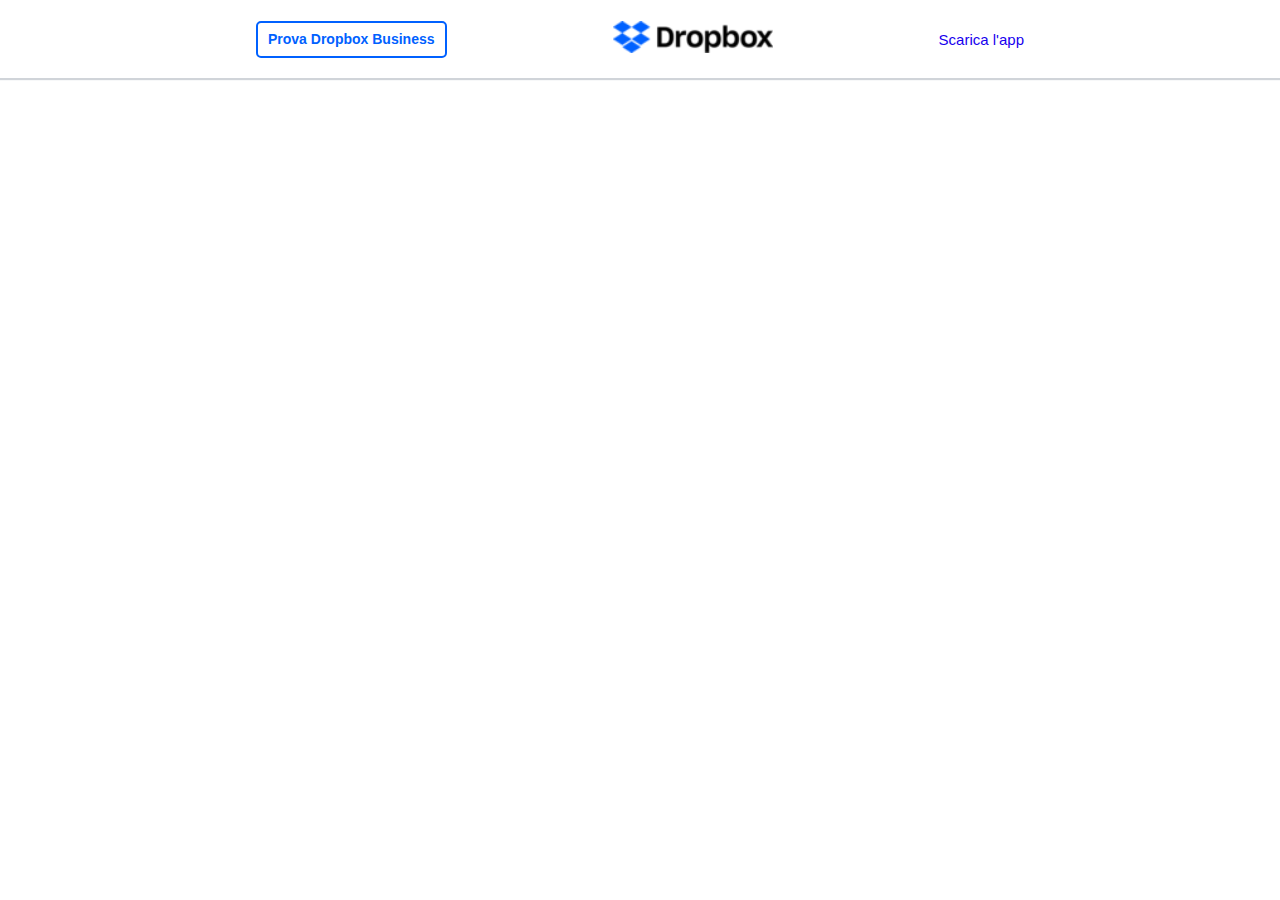
==== index2.html @ 2047c521 "Fine bonus decorativi, inizio bonus pagina" ====
<!DOCTYPE html>
<html lang="en">
<head>
    <meta charset="UTF-8">
    <meta http-equiv="X-UA-Compatible" content="IE=edge">
    <meta name="viewport" content="width=device-width, initial-scale=1.0">
    <link rel="stylesheet" href="https://cdnjs.cloudflare.com/ajax/libs/font-awesome/6.2.0/css/all.min.css" integrity="sha512-xh6O/CkQoPOWDdYTDqeRdPCVd1SpvCA9XXcUnZS2FmJNp1coAFzvtCN9BmamE+4aHK8yyUHUSCcJHgXloTyT2A==" crossorigin="anonymous" referrerpolicy="no-referrer" />
    <link rel="stylesheet" href="./css/style.css">
    <title>Accedi-Dropbox</title>
</head>
<body>
    <header>
        <nav>
            <div class="nav2">
                <div class="inner-nav flexbox">
                    <button class="try"><strong>Prova Dropbox Business</strong></button>

                    <a href="#"><img src="./img/logo-small.png" alt="Logo"></a>
                
                    <button class="download">
                        <a href="#">Scarica l'app</a> 
                    </button>
                </div>
            </div>
        </nav>
    </header>
    
    <main>

    </main>

    <footer>

    </footer>
</body>
</html>
---- css/style.css ----
/* common */
:root{
    --white: #FFFFFF;
    --heavenly: #B4D0E7;
    --black: #000000;
    --lightblue: #0061FF;
    --lightgreen: #A2D39B;
    --violet: #61082B;
    --skyblue: #0093CE;
    --red: #FF1C1C;
    --darkred: #D5001F;
    --verylightblue: #B4D0E7;
    --blue: #0D2481;
    --yellow: #FFD830;
    --grey: #D0D0D3;
    --darkgrey: #bdbdbe;
}

*{
    padding: 0;
    margin: 0;
    box-sizing: border-box;
}

html{
    scroll-behavior: smooth;
}

body {
    background-color: var(--white);
    font-family: Arial, Helvetica, sans-serif;
    font-size: 18px;
}

.container{
    max-width: 1200px;
    margin: 0 auto;
}

.container-small{
    max-width: 1000px;
    margin: 150px auto;
}

.flexbox{
    display: flex;
}

.width30{
    width: 30%;
}

.width70{
    width: 70%;
}

.btn-lightblue:hover{
    cursor: pointer;
    background-color: #0062ffb2;
}
/* header */
header nav{
    width: 100%;
    height: 80px;
    position: fixed;
    top: 0;
    left: 0;
    z-index: 1000;
    background-color: var(--white)
}

header h1{
    font-size: 76px;
    padding-bottom: 70px;
}

/* Nav bar */
nav{
    display: flex;
    justify-content: space-between;
    align-items: center;
    flex-flow: row;
    padding-top: 0px;
    font-size: 18px;
}

.left{
    display: flex;
    align-items: center;
}

.right{
    display: flex;
    align-items: center;
}

nav img{
    padding: 0 20px;
}

/* Dropdown */

.dropbtn {
    background-color: var(--white);
    color: var(--black);
    padding: 18px;
    font-size: 18px;
    border: none;
    cursor: pointer;
  }
  
  .dropdown {
    position: relative;
    display: inline-block;
  }
  
  .dropdown-content {
    display: none;
    position: absolute;
    background-color: #f9f9f9;
    min-width: 160px;
    box-shadow: 0px 8px 16px 0px rgba(0,0,0,0.2);
    z-index: 1;
  }
  
  .dropdown-content a {
    color: black;
    text-align: center;
    padding: 12px 16px;
    text-decoration: none;
    display: block;
  }
  
  .dropdown-content a:hover {background-color: #f1f1f1}
  
  .dropdown:hover .dropdown-content {
    display: block;
  }
  
  .dropdown:hover .dropbtn {
    background-color: rgb(197, 188, 188);
  }

/* Box Hero */
#hero{
    background-color: var(--heavenly);
    padding-top: 80px;
}

#hero .container{
    position: relative;
    bottom: -80px;
}

#hero img{
    width: 100%;
}

#hero .btn-lightblue{
    margin-top: 30px;
    margin-bottom: 40px;
    padding: 12px 20px;
}

.fa-arrow-down{
    font-size: 50px;
    padding-top: 50px;
    color: var(--black);
}

/* Bottoni nav */

.accedi{
    display: block;
    border: none;
    background-color: var(--white);
    font-size: 18px;
    padding: 15px 30px;
    text-align: center;
}

.accedi a{
    text-decoration: none;
    color: var(--black);
}

.accedi a:hover{
    cursor: pointer;
    color: #dad6d6;
}

.btn-lightblue{
    display: block;
    border: none;
    background-color: var(--lightblue);
    color: var(--white);
    font-size: 18px;
    padding: 8px 18px;
    text-align: center;
}

.margin{
    margin-right: 10px;
}

.btn-card{
    display: block;
    width: 100%;
    margin: 15px auto;
    padding: 12px 20px;
    font-size: 15px;
}

/* Main */
h2{
    font-size: 40px;
    padding-bottom: 60px;
}

main label{
    margin-right: 50px;
    cursor: pointer;
}

/* checkmark */

.check-radio {
    display: block;
    position: relative;
    padding-left: 35px;
    margin-bottom: 12px;
    cursor: pointer;
    font-size: 22px;
    -webkit-user-select: none;
    -moz-user-select: none;
    -ms-user-select: none;
    user-select: none;
  }
  
 
  .check-radio input {
    position: absolute;
    opacity: 0;
    cursor: pointer;
  }
  

  .checkmark {
    position: absolute;
    top: 0;
    left: 0;
    height: 25px;
    width: 25px;
    background-color: #eee;
    border-radius: 50%;
  }
  

  .check-radio:hover input ~ .checkmark {
    background-color: #ccc;
  }
  

  .check-radio input:checked ~ .checkmark {
    background-color: #2196F3;
  }
  

  .checkmark:after {
    content: "";
    position: absolute;
    display: none;
  }
  

  .check-radio input:checked ~ .checkmark:after {
    display: block;
  }

  .check-radio .checkmark:after {
       top: 9px;
      left: 9px;
      width: 8px;
      height: 8px;
      border-radius: 50%;
      background: white;
  }
/* Card offerte */
#piani{
    display: flex;
    flex-wrap: wrap;
    flex-direction: column;
}

.flex-card{
    display: flex;
    align-items: stretch;
}

.card{
    width: calc(100% / 3);
    margin-top: 50px;
    text-align: center;
    border: 1px solid var(--grey);
}

.cardbottom{
    width: 100%;
    margin-top: 50px;
    text-align: center;
    border: 1px solid var(--grey);
}

.flex-bottom{
    display: flex;

}
.user{
    padding: 10px ;
    border-bottom: 1px solid  var(--grey);
}

h3 {
    font-size: 25px;
}
.text-card {
    display: flex;
    text-align: start;
    justify-content: flex-start;
    flex-flow: column;
    padding: 25px;
    font-size: 17px;
}

/* Ultimo elemento prima sezione */

.details {
    display: flex;
    flex-flow: row nowrap;
    justify-content: space-between;
}

.details .btn-lightblue {
    white-space: nowrap;
}

.grey{
    color: var(--darkgrey);
    padding-bottom: 40px;
}

.card li {
    display: flex;
    padding-bottom: 20px;
    list-style-type: none;
}

.shop{
    padding: 30px 0;
}

a{
    color: #1800EE;
}

hr{
    width: 20%;
}

.info{
    padding-top: 20px;
}

.fa-check{
    color: var(--lightblue);
    font-weight: bold;
    font-size: 20px;
}

.card h4{
    padding: 45px 0;
}

.card2{
    margin-left: 40px;
    margin-right: 40px;
}

/* Seconda section */

.second img{
    width: 60%;
}

.second {
    display: flex;
    justify-content: flex-start;
}

.second h3{
    padding-bottom: 20px;
}

.second span{
    padding: 50px;
    line-height: 25px;
}

.second button{
    background-color: var(--white);
    color: var(--black);
    text-align: center;
    padding: 15px 20px;
    border: 1px solid var(--black);
    font-size: 20px;
    margin-top: 20px;
}

.second button:hover{
    cursor: pointer;
    color: #dad6d6;
}

/* Terza section */

.cards3{
    display: flex;
    flex-wrap: wrap;
}
.minicards{
    width: calc((100% - 60px )/ 3);
}

.minicards img{
    width: 100%;
}

.third h3{
    font-size: 25px;
    line-height: 35px;
    padding-bottom: 20px;
}

.third p{
    padding-bottom: 70px;
}

.third .scnd{
    margin: 0 20px;
}

/* Quinto container */

.fifth img{
    width: 50%;
    filter: invert(1);
}

.fifth .center img{
    filter: none;
    padding-bottom: 40px;
    padding-left: 35px;
}

.center, .txt{
    width: 90%;
    padding: 40px 0;
    margin: 0 auto;
}

.fifth .center{
    display: flex;
    height: 30vw;
    width: calc(100% - 60vw);
    overflow-y: auto;
}

.left-box, .right-box{
    width: 30vw;
    display: flex;
    flex-flow: wrap;
}

.flex-squaresection{
    display: flex;
}

.flex-square{
    display: flex;
    justify-content: center;
    align-items: center;

}

.lightgreen{
    background-color: var(--lightgreen);
    width: 15vw;
    height: 15vw;
    border: 20px solid rgba(255, 255, 255, 0.349);
}

.purple{
    background-color: var(--violet);
    width: 15vw;
    height: 15vw;
}

.lightblue{
    background-color: var(--lightblue);
    width: 15vw;
    height: 15vw;
}

.red{
    background-color: var(--red);
    width: 15vw;
    height: 15vw;
}

        /* Right */
.darkred{
    background-color: var(--darkred);
    width: 15vw;
    height: 15vw;
}

.heaven{
    background-color: var(--heavenly);
    width: 15vw;
    height: 15vw;
}

.blue{
    background-color: var(--blue);
    width: 15vw;
    height: 15vw;
}

.yellow{
    background-color: var(--yellow);
    width: 15vw;
    height: 15vw;
}

/* Sesta section */

.sixth{
    display: flex;
    background-color: var(--heavenly);
    width: 100%;
    padding: 150px;
}

.sixth h2{
    color: #61082B;
    padding-bottom: 0px;
}
.flexsix{
    width: 1000px;
    margin: 0 auto;
    display: flex;
    justify-content: space-between;
    align-items: flex-start;
}

.sixth button{
    background-color: var(--white);
    color: var(--black);
    text-align: center;
    padding: 15px 60px;
    border: none;
    font-size: 20px;
}

.sixth button:hover{
    cursor: pointer;
    color: #dad6d6;
}
/* Settima sezione */
.seventh hr{
    width: 100%;
}

.quest p{
    padding: 40px 0;
}

.quest{
    display: flex;
    justify-content: space-between;
    align-items: center;
    cursor: pointer;
}

.answer{
    display: none;
    padding-bottom: 15px;
}

.quest:hover + .answer{
    display: inline-block;
}

.fa-chevron-down:hover{
    animation: chevron 1s ;
}

@keyframes chevron {
    50% {transform: rotate(180deg);}
  }
/* footer */
.foot{
    background-color: var(--black);
    color: var(--white);
    padding: 100px;
}

.flexfooter{
    display: flex;
    justify-content: space-between;
    align-items: flex-start;
}
footer h4{
    font-size: 30px;
    padding-bottom: 30px;
}

footer li{
    list-style: none;
}

footer a{
    text-decoration: none;
    color: var(--white);
    line-height: 35px;
}

footer nav{
    padding-bottom: 170px;
}

.lingua{
    padding-top: 100px;
}

footer button{
    border: none;
    background-color: var(--black);
    color: var(--grey);
    font-size: 20px;
    cursor: pointer;
}

.fa-earth-americas{
    padding-right: 5px;
}



/* SECONDA PAGINA LOG-IN */

/* Header */
.nav2 {
    width: 100%;
    border-bottom: 1px solid #d0d4d9;
    box-shadow: 0px 1px 1px #d0d4d9;
    display: fixed;
    top: 0;
    left: 0;
    z-index: 1000;
}

.inner-nav{
    width: 60%;
    margin: 0 auto;
    display: flex;
    padding: 20px 0;
    justify-content: space-between;
}

.nav2 img{
    width: 200px;
}

.try{
    border: 2px solid var(--lightblue);
    color: var(--lightblue);
    background-color: var(--white);
    border-radius: 5px;
    font-size: 14px;
    padding: 0 10px;
    cursor: pointer;
}

.download {
    border: none;
    background-color: var(--white);
    font-size: 15px;
}

.download a{
    text-decoration: none;
}

.nav2 button:hover{
    color: var(--blue);
}

.nav2 .download:hover{
    text-decoration: underline;
}


/* MAIN */
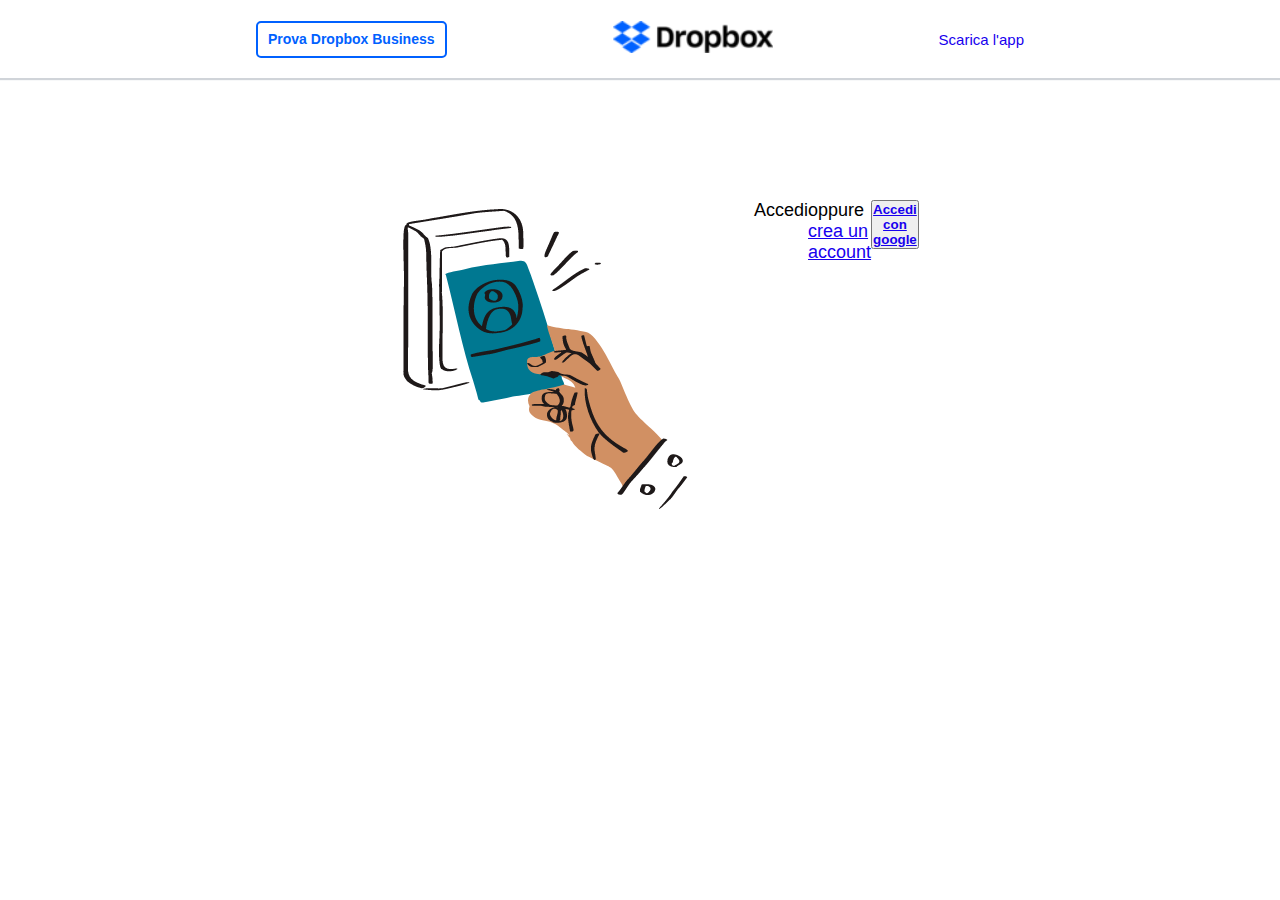
==== commit d2a83854: "Inizio form login" ====
--- a/index2.html
+++ b/index2.html
@@ -26,7 +26,27 @@
     </header>
     
     <main>
-
+        <div class="flexbox imglogin">
+        <div class="">
+            <div>
+                <img src="./img/login.png" alt="LoginImg">
+            </div>
+        </div>
+            <div class="label-start flexbox">
+                <div class="Login-header">
+                    Accedi
+                </div>
+                <div class="login-switch">
+                    <div>oppure <a href="#">crea un account</a></div>
+                </div>
+            </div>
+<!-- Inizio form -->
+            <div class="label-social flexbox">
+                <button class="social">
+                    <a href="#"><i class="fa-brands fa-google"></i> <strong>Accedi con google</strong></a>
+                </button>
+            </div>
+        </div>
     </main>
 
     <footer>
--- a/css/style.css
+++ b/css/style.css
@@ -711,4 +711,19 @@
 }
 
 
-/* MAIN */+/* MAIN */
+
+.imglogin{
+    width: 40%;
+    margin: 200px auto;
+}
+
+.label-start{
+    width: calc(100% / 2);
+    justify-content: space-between;
+}
+
+.label-social{
+    align-items: flex-start;
+    justify-content: center;
+}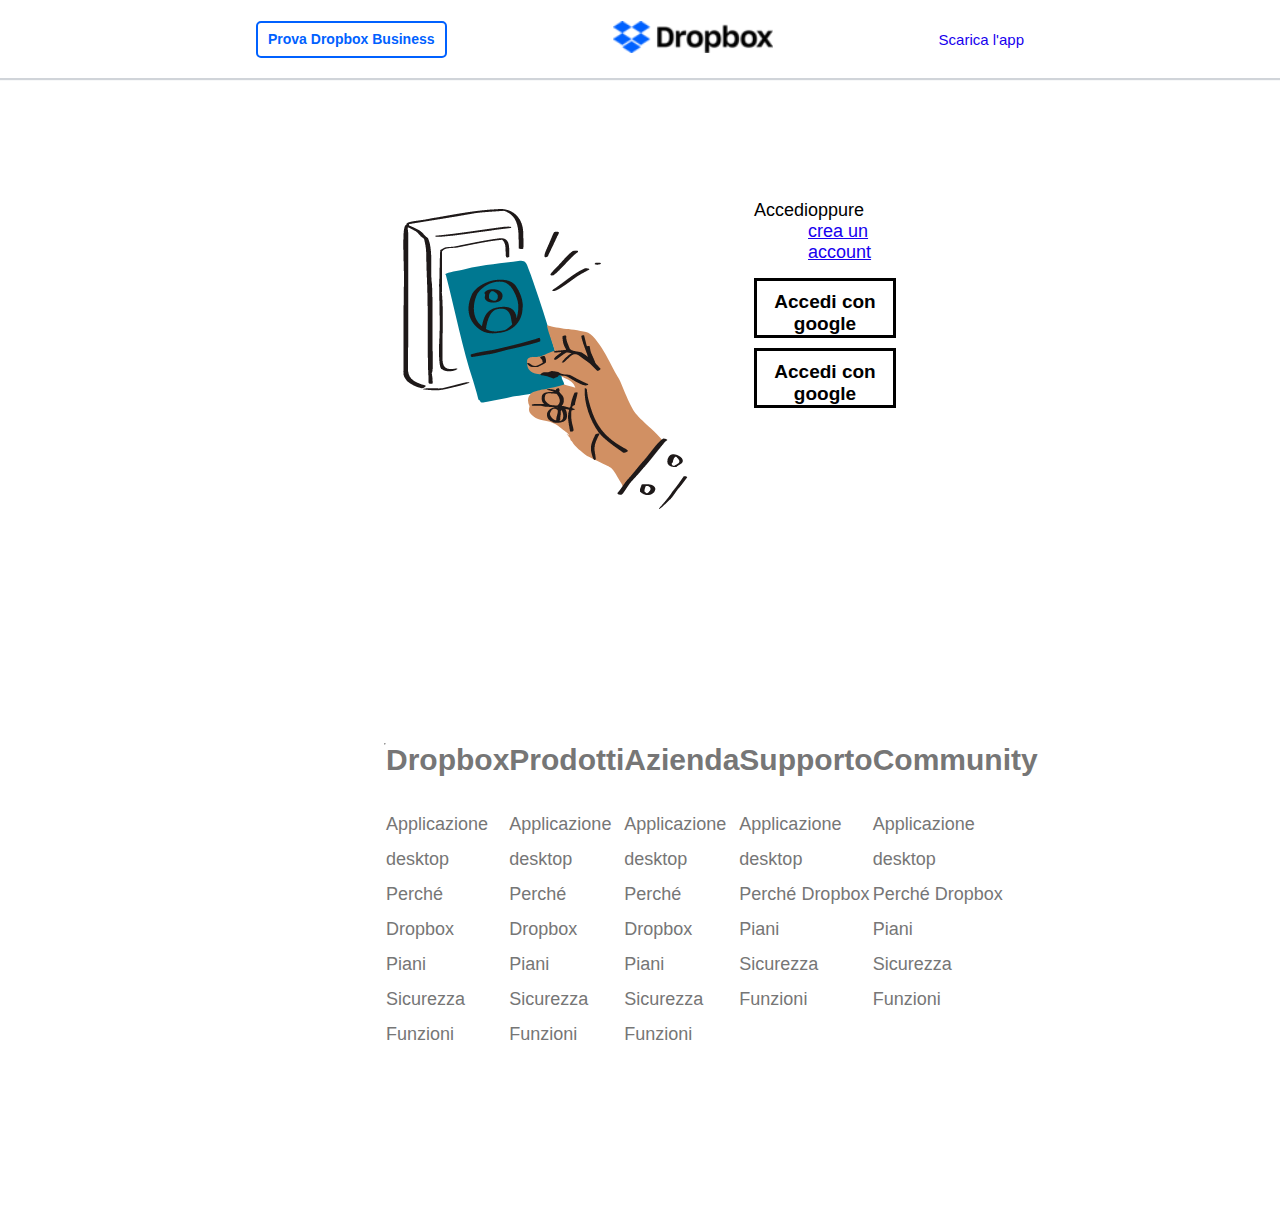
==== commit 79c594d9: "Completati tasti login" ====
--- a/index2.html
+++ b/index2.html
@@ -27,30 +27,89 @@
     
     <main>
         <div class="flexbox imglogin">
-        <div class="">
-            <div>
-                <img src="./img/login.png" alt="LoginImg">
+            <div class="">
+                <div>
+                    <img src="./img/login.png" alt="LoginImg">
+                </div>
             </div>
-        </div>
             <div class="label-start flexbox">
-                <div class="Login-header">
-                    Accedi
+                <div class="login-header">
+                    <div> Accedi</div>
+                    <div>oppure <a href="#">crea un account</a></div>
                 </div>
-                <div class="login-switch">
-                    <div>oppure <a href="#">crea un account</a></div>
+                <div class="label-social flexbox">
+                    <button class="social">
+                        <a href="#"><i class="fa-brands fa-google"></i> <strong>Accedi con google</strong></a>
+                    </button>
+                    <button class="social">
+                        <a href="#"><i class="fa-brands fa-apple"></i> <strong>Accedi con google</strong></a>
+                    </button>
                 </div>
             </div>
 <!-- Inizio form -->
-            <div class="label-social flexbox">
-                <button class="social">
-                    <a href="#"><i class="fa-brands fa-google"></i> <strong>Accedi con google</strong></a>
-                </button>
-            </div>
+           
         </div>
     </main>
 
     <footer>
+        <div class="foot2">
+            <nav class="flexfooter">
+                <hr>
+                <ul>
+                    <li>
+                        <h4>Dropbox</h4>
+                    </li>
+                    <li> <a href="#">Applicazione desktop</a></li>
+                    <li> <a href="#">Perché Dropbox</a></li>
+                    <li> <a href="#">Piani</a></li>
+                    <li> <a href="#">Sicurezza</a></li>
+                    <li> <a href="#">Funzioni</a></li>
+                </ul>
 
+                <ul>
+                    <li>
+                        <h4>Prodotti</h4>
+                    </li>
+                    <li> <a href="#">Applicazione desktop</a></li>
+                    <li> <a href="#">Perché Dropbox</a></li>
+                    <li> <a href="#">Piani</a></li>
+                    <li> <a href="#">Sicurezza</a></li>
+                    <li> <a href="#">Funzioni</a></li>
+                </ul>
+
+                <ul>
+                    <li>
+                        <h4>Azienda</h4>
+                    </li>
+                    <li> <a href="#">Applicazione desktop</a></li>
+                    <li> <a href="#">Perché Dropbox</a></li>
+                    <li> <a href="#">Piani</a></li>
+                    <li> <a href="#">Sicurezza</a></li>
+                    <li> <a href="#">Funzioni</a></li>
+                </ul>
+
+                <ul>
+                    <li>
+                        <h4>Supporto</h4>
+                    </li>
+                    <li> <a href="#">Applicazione desktop</a></li>
+                    <li> <a href="#">Perché Dropbox</a></li>
+                    <li> <a href="#">Piani</a></li>
+                    <li> <a href="#">Sicurezza</a></li>
+                    <li> <a href="#">Funzioni</a></li>
+                </ul>
+
+                <ul>
+                    <li>
+                        <h4>Community</h4>
+                    </li>
+                    <li> <a href="#">Applicazione desktop</a></li>
+                    <li> <a href="#">Perché Dropbox</a></li>
+                    <li> <a href="#">Piani</a></li>
+                    <li> <a href="#">Sicurezza</a></li>
+                    <li> <a href="#">Funzioni</a></li>
+                </ul>
+            </nav>
     </footer>
 </body>
 </html>--- a/css/style.css
+++ b/css/style.css
@@ -610,6 +610,7 @@
   }
 /* footer */
 .foot{
+    width: 100%;
     background-color: var(--black);
     color: var(--white);
     padding: 100px;
@@ -718,12 +719,61 @@
     margin: 200px auto;
 }
 
+.login-header{
+    width: 100%;
+    display: flex;
+    justify-content: space-between;
+    padding-bottom: 10px;
+}
+
 .label-start{
-    width: calc(100% / 2);
-    justify-content: space-between;
+    width: 100%;
+    display: flex;
+    flex-direction: column;
 }
 
 .label-social{
+    display: flex;
     align-items: flex-start;
     justify-content: center;
+    flex-direction: column;
+}
+
+.social{
+    width: 100%;
+    background-color: var(--white);
+    border: 3px solid black;
+    font-size: 19px;
+    margin: 5px 0;
+}
+
+.social a{
+    color: var(--black);
+    text-decoration: none;
+}
+
+.social i{
+    display: flex;
+    justify-content: center;
+    padding: 5px;
+}
+
+/* Footer */
+
+.foot2{
+    width: 40%;
+    margin: 0 auto;
+    color: #767676;
+}
+
+.foot2 a{
+    color: #767676;
+}
+
+.foot2 hr{
+    width: 40%;
+}
+
+.foot2 ul{
+    padding top: 50px;
 }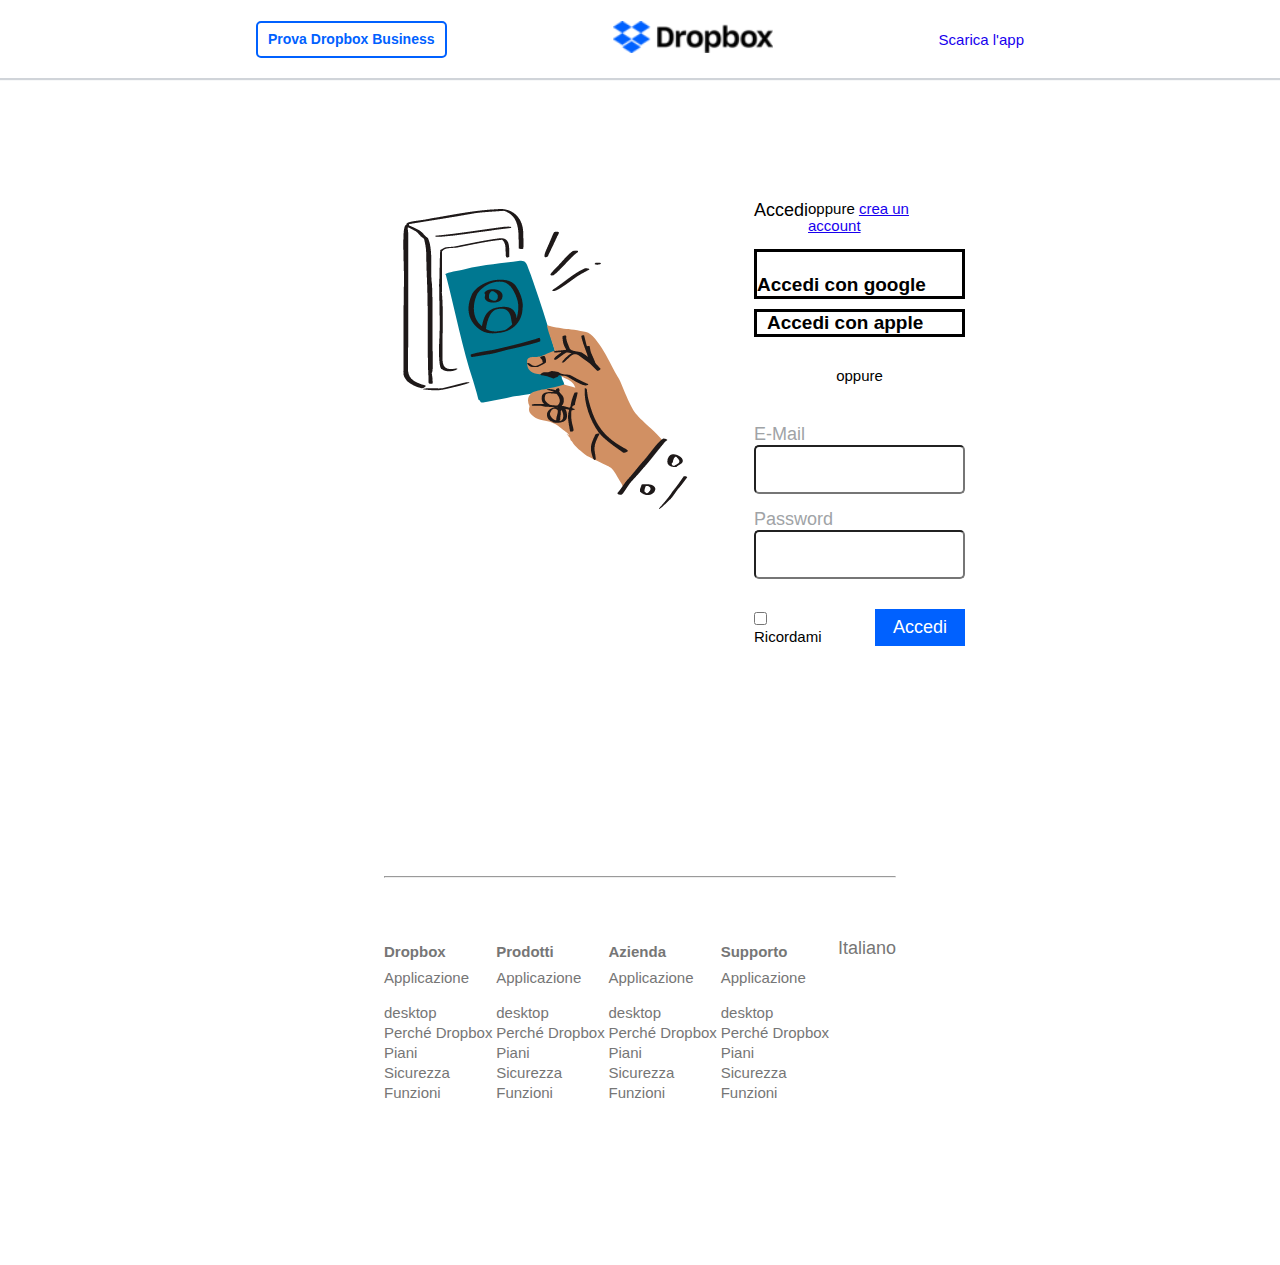
==== commit fe6bdde8: "generico" ====
--- a/index2.html
+++ b/index2.html
@@ -27,34 +27,46 @@
     
     <main>
         <div class="flexbox imglogin">
-            <div class="">
                 <div>
                     <img src="./img/login.png" alt="LoginImg">
                 </div>
-            </div>
             <div class="label-start flexbox">
                 <div class="login-header">
                     <div> Accedi</div>
-                    <div>oppure <a href="#">crea un account</a></div>
+                    <div class="size-small">oppure <a href="#">crea un account</a></div>
                 </div>
                 <div class="label-social flexbox">
                     <button class="social">
-                        <a href="#"><i class="fa-brands fa-google"></i> <strong>Accedi con google</strong></a>
+                        <a href="#"> <div> <i class="fa-brands fa-google"></i></div> <div> <strong>Accedi con google</strong></div></a>
                     </button>
                     <button class="social">
-                        <a href="#"><i class="fa-brands fa-apple"></i> <strong>Accedi con google</strong></a>
+                        <a href="#"><i class="fa-brands fa-apple"></i><strong>Accedi con apple</strong></a>
                     </button>
                 </div>
+                <div class="size-small or">
+                    oppure 
+                </div>
+                    <label for="fname" style="color: #A0A3A6;">E-Mail</label>
+                    <input type="text" id="fname" name="firstname" placeholder="">
+
+                    <label for="fname" style="color: #A0A3A6;">Password</label>
+                    <input type="text" id="fname" name="firstname" placeholder="">
+
+                <div class="login-header pad-top">
+                    <div class="size-small"><input type="checkbox" id="ricordami" name="ricordami" value="Ricordami">
+                        <label for="vehicle1">Ricordami</label></div>
+                    <div><button class="btn-lightblue">Accedi</button></div>
+                </div>
             </div>
+
 <!-- Inizio form -->
-           
         </div>
     </main>
 
     <footer>
         <div class="foot2">
-            <nav class="flexfooter">
-                <hr>
+            <hr>
+            <nav class="flexfooter pad-foot">
                 <ul>
                     <li>
                         <h4>Dropbox</h4>
@@ -99,16 +111,11 @@
                     <li> <a href="#">Funzioni</a></li>
                 </ul>
 
-                <ul>
-                    <li>
-                        <h4>Community</h4>
-                    </li>
-                    <li> <a href="#">Applicazione desktop</a></li>
-                    <li> <a href="#">Perché Dropbox</a></li>
-                    <li> <a href="#">Piani</a></li>
-                    <li> <a href="#">Sicurezza</a></li>
-                    <li> <a href="#">Funzioni</a></li>
-                </ul>
+                <div class="flexbox">
+                    <div class="lingua2"><i class="fa-solid fa-earth-americas"></i> Italiano <i class="fa-solid fa-caret-up"></i>
+                    </div>
+                </div>
+
             </nav>
     </footer>
 </body>
--- a/css/style.css
+++ b/css/style.css
@@ -740,6 +740,7 @@
 }
 
 .social{
+    display: flex;
     width: 100%;
     background-color: var(--white);
     border: 3px solid black;
@@ -747,16 +748,44 @@
     margin: 5px 0;
 }
 
+
 .social a{
     color: var(--black);
     text-decoration: none;
 }
 
 .social i{
-    display: flex;
-    justify-content: center;
     padding: 5px;
 }
+
+.or {
+    text-align: center;
+    padding: 25px 0;
+}
+
+#fname{
+    padding: 15px;
+    border-radius: 5px;
+}
+
+.imglogin label{
+    padding-top: 15px;
+}
+
+.pad-top{
+    padding: 30px 0;
+    display: flex;
+    align-items: center;
+}
+
+#ricordami{
+    cursor: pointer;
+}
+
+.size-small{
+    font-size: 15px;
+}
+
 
 /* Footer */
 
@@ -771,9 +800,33 @@
 }
 
 .foot2 hr{
-    width: 40%;
+    width: 100%;
 }
 
 .foot2 ul{
-    padding top: 50px;
+    padding-top: 50px;
+    font-size: 15px;
+}
+
+.foot2 li{
+    margin: -15px 0;
+}
+
+.foot2 li:hover{
+    text-decoration: underline;
+}
+.foot2 h4{
+    font-size: 15px;
+    padding-bottom: 15px;
+}
+.pad-foot{
+    padding-top: 30px;
+}
+
+.lingua2{
+    padding-top: 30px;
+}
+
+.foot2 .fa-caret-up:hover{
+    cursor: pointer;
 }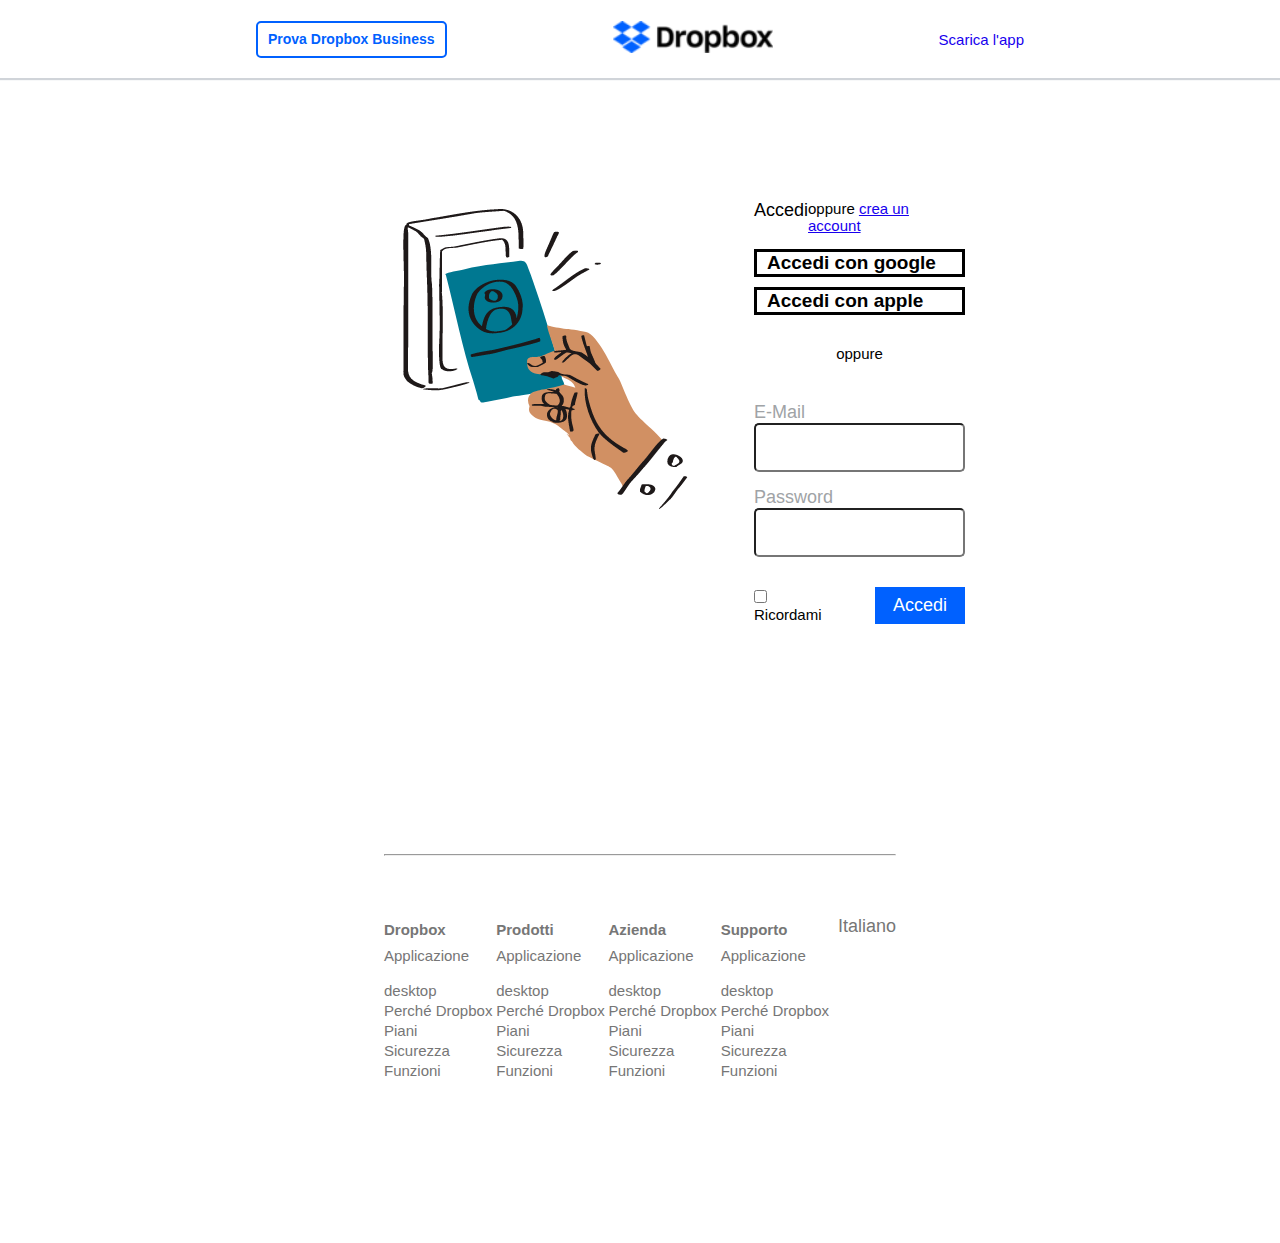
==== commit 8bac3494: "correzioni varie" ====
--- a/index2.html
+++ b/index2.html
@@ -37,7 +37,7 @@
                 </div>
                 <div class="label-social flexbox">
                     <button class="social">
-                        <a href="#"> <div> <i class="fa-brands fa-google"></i></div> <div> <strong>Accedi con google</strong></div></a>
+                        <a href="#"><i class="fa-brands fa-google"></i><strong>Accedi con google</strong></a>
                     </button>
                     <button class="social">
                         <a href="#"><i class="fa-brands fa-apple"></i><strong>Accedi con apple</strong></a>
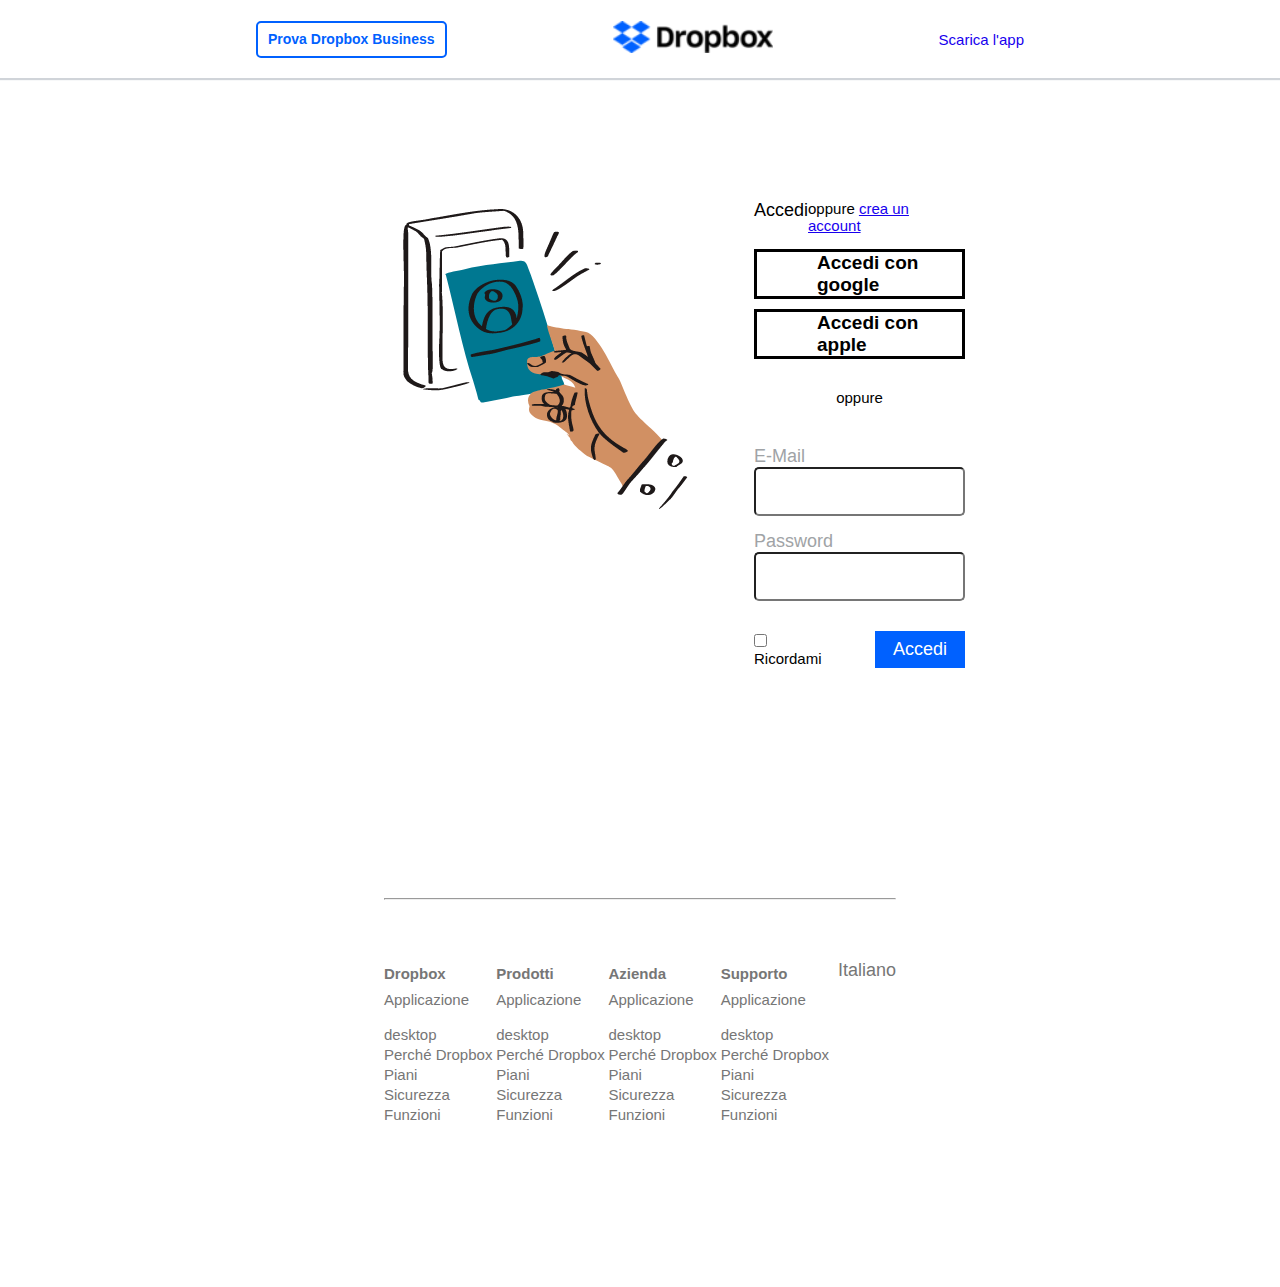
==== commit 4fc4459c: "correzione seconda pagina" ====
--- a/index2.html
+++ b/index2.html
@@ -35,13 +35,13 @@
                     <div> Accedi</div>
                     <div class="size-small">oppure <a href="#">crea un account</a></div>
                 </div>
-                <div class="label-social flexbox">
-                    <button class="social">
-                        <a href="#"><i class="fa-brands fa-google"></i><strong>Accedi con google</strong></a>
-                    </button>
-                    <button class="social">
-                        <a href="#"><i class="fa-brands fa-apple"></i><strong>Accedi con apple</strong></a>
-                    </button>
+                <div class="label-social">
+                    <div class="social">
+                        <a href="#" class="flexbox"><i class="fa-brands fa-google"></i> <strong>Accedi con google</strong></a>
+                    </div>
+                    <div class="social">
+                        <a href="#" class="flexbox"><i class="fa-brands fa-apple"></i><strong>Accedi con apple</strong></a>
+                    </div>
                 </div>
                 <div class="size-small or">
                     oppure 
--- a/css/style.css
+++ b/css/style.css
@@ -740,7 +740,6 @@
 }
 
 .social{
-    display: flex;
     width: 100%;
     background-color: var(--white);
     border: 3px solid black;
@@ -748,6 +747,12 @@
     margin: 5px 0;
 }
 
+.social strong{
+    display: flex;
+    width: 100%;
+    justify-content: center;
+    align-items: center;
+}
 
 .social a{
     color: var(--black);
@@ -755,7 +760,7 @@
 }
 
 .social i{
-    padding: 5px;
+    padding: 15px 30px;
 }
 
 .or {
